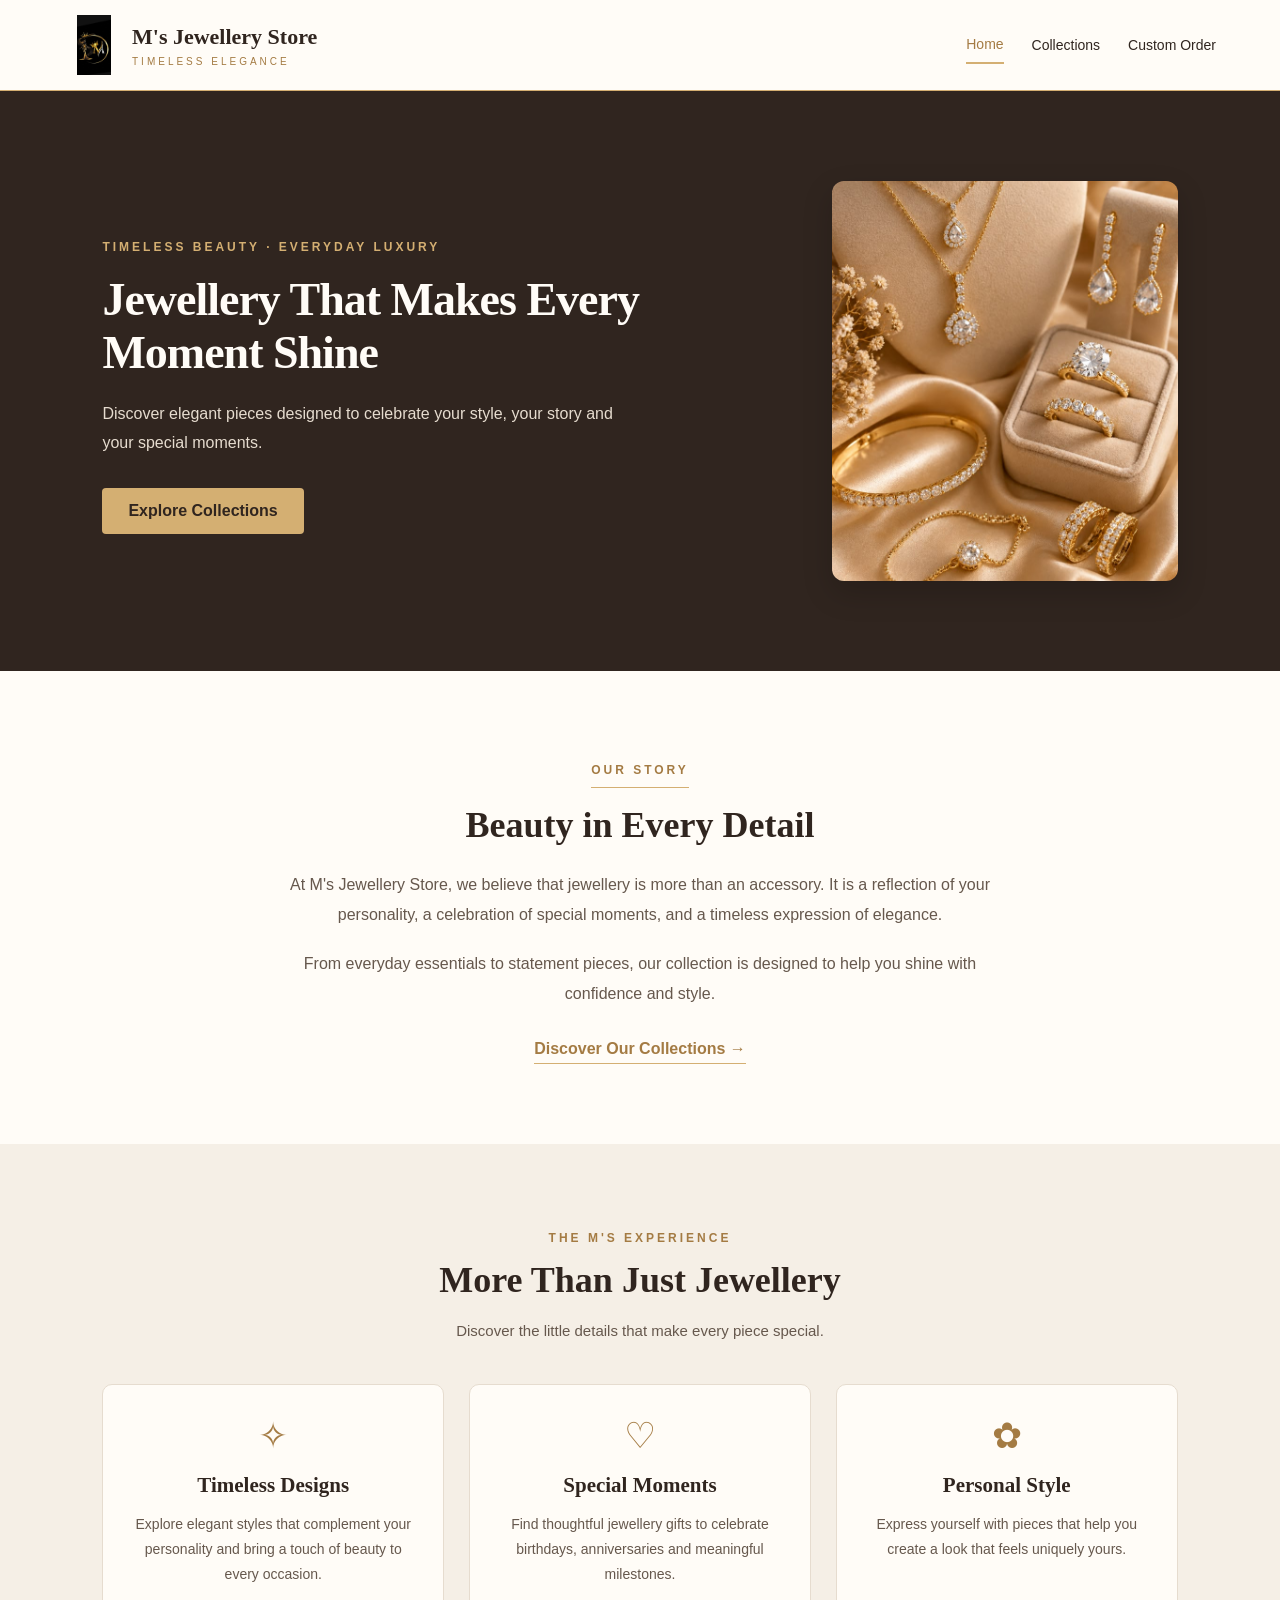
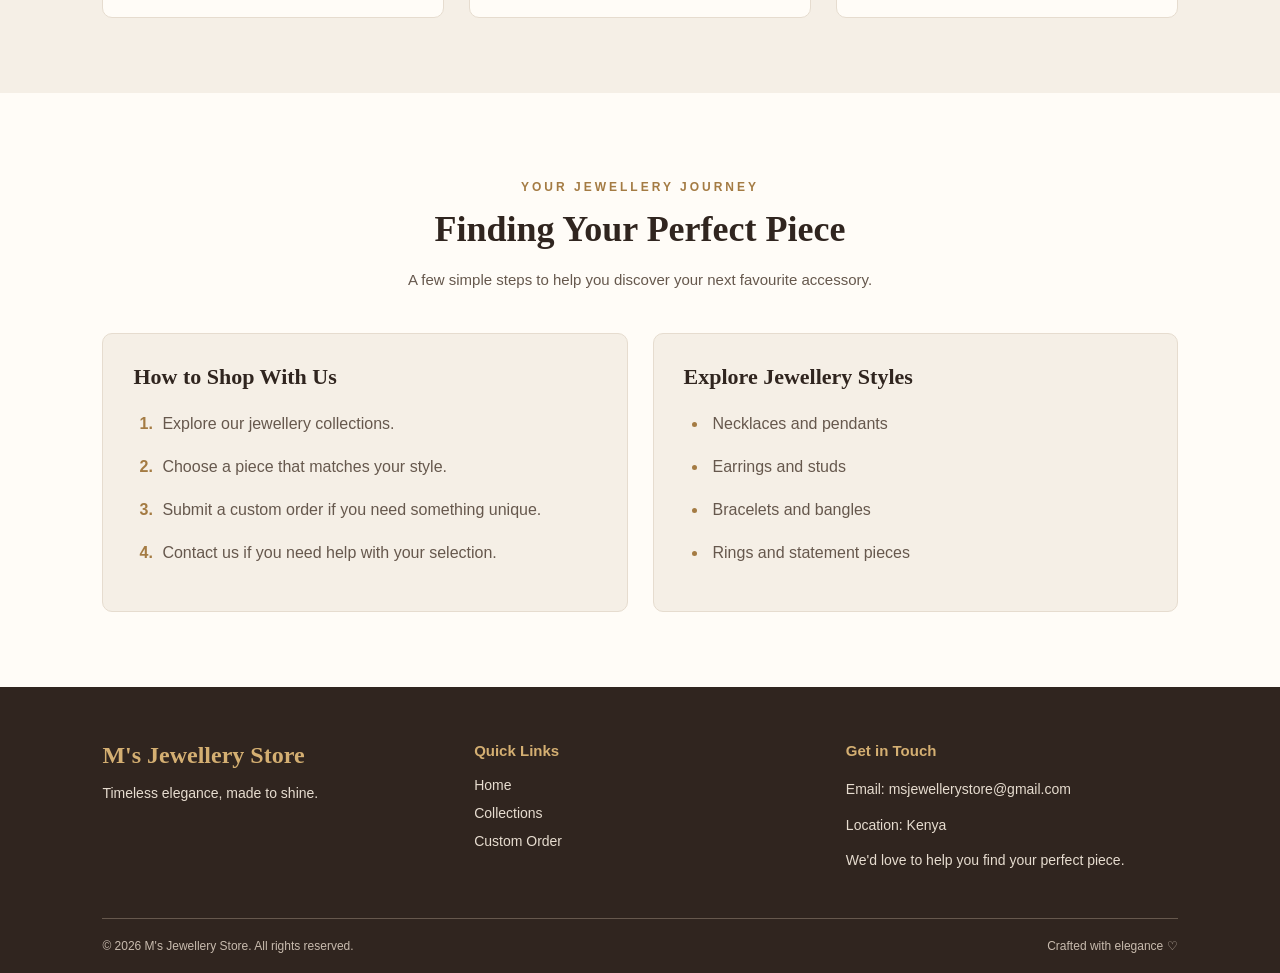
==== index.html @ bb3fc5b0 "Build M's Jewellery Store website" ====
<!DOCTYPE html>
<html>
    <head>
        <meta name="viewport" content="width=device-width, initial-scale=1.0">
        <title>M's Jewellery Store</title>
        <link rel="icon" type="images/jpg" href="static/images/favicon1.jpg">
        <link rel="stylesheet" href="static/css/index.css">
    </head>
    <body>
        <header class="site-header">
            <div class="brand">
                 <img src="static/images/logo.jpg" alt="M's Jewellery Store logo" width="80">
                 <div class="brand-text">
                     <h1>M's Jewellery Store</h1>
                     <p>TIMELESS ELEGANCE</p>

                 </div>
            </div>
            <nav class="navbar">
                <a href="index.html" class="active">Home</a>
                <a href="collections.html" >Collections</a>
                <a href="custom-order.html">Custom Order</a>
            </nav>
        </header>
        
<main>
    <section class="hero">
        <div class="hero-content">
            <p class="hero-label">TIMELESS BEAUTY · EVERYDAY LUXURY</p>

            <h2>Jewellery That Makes Every Moment Shine</h2>

            <p class="hero-description">
                Discover elegant pieces designed to celebrate your
                style, your story and your special moments.
            </p>

            <a href="collections.html" class="hero-button">
                Explore Collections
            </a>
        </div>
        
<div class="hero-image">
    <img
        src="static/images/set1.jpg"
        alt="Elegant gold jewellery collection" >
</div>

    </section>
    <section class="about">
    <div class="about-content">

        <p class="about-label">OUR STORY</p>

        <h2>Beauty in Every Detail</h2>

        <p class="about-description">
            At M's Jewellery Store, we believe that jewellery
            is more than an accessory. It is a reflection of
            your personality, a celebration of special moments,
            and a timeless expression of elegance.
        </p>

        <p class="about-description">
            From everyday essentials to statement pieces,
            our collection is designed to help you shine
            with confidence and style.
        </p>

        <a href="collections.html" class="about-link">
            Discover Our Collections →
        </a>

    </div>
</section>

<section class="highlights">

    <div class="highlights-heading">
        <p class="highlights-label">THE M'S EXPERIENCE</p>
        <h2>More Than Just Jewellery</h2>
        <p>Discover the little details that make every piece special.</p>
    </div>

    <div class="highlights-grid">

        <article class="highlight-card">
            <div class="highlight-icon" aria-hidden="true">✧</div>
            <h3>Timeless Designs</h3>
            <p>Explore elegant styles that complement your personality and bring a touch of beauty to every occasion.</p>
        </article>

        <article class="highlight-card">
            <div class="highlight-icon" aria-hidden="true">♡</div>
            <h3>Special Moments</h3>
            <p>Find thoughtful jewellery gifts to celebrate birthdays, anniversaries and meaningful milestones.</p>
        </article>

        <article class="highlight-card">
            <div class="highlight-icon" aria-hidden="true">✿</div>
            <h3>Personal Style</h3>
            <p>Express yourself with pieces that help you create a look that feels uniquely yours.</p>
        </article>

    </div>

</section>

<section class="shopping-guide">

    <div class="shopping-guide-heading">
        <p class="guide-label">YOUR JEWELLERY JOURNEY</p>
        <h2>Finding Your Perfect Piece</h2>
        <p>A few simple steps to help you discover your next favourite accessory.</p>
    </div>

    <div class="guide-lists">

        <div class="guide-list-card">
            <h3>How to Shop With Us</h3>

            <ol class="shopping-steps">
                <li>Explore our jewellery collections.</li>
                <li>Choose a piece that matches your style.</li>
                <li>Submit a custom order if you need something unique.</li>
                <li>Contact us if you need help with your selection.</li>
            </ol>
        </div>

        <div class="guide-list-card">
            <h3>Explore Jewellery Styles</h3>

            <ul class="jewellery-types">
                <li>Necklaces and pendants</li>
                <li>Earrings and studs</li>
                <li>Bracelets and bangles</li>
                <li>Rings and statement pieces</li>
            </ul>
        </div>

    </div>

</section>


</main>

<footer class="site-footer">

    <div class="footer-content">

        <div class="footer-brand">
            <h2>M's Jewellery Store</h2>
            <p>Timeless elegance, made to shine.</p>
        </div>

        <div class="footer-links">
            <h3>Quick Links</h3>
            <a href="index.html">Home</a>
            <a href="collections.html">Collections</a>
            <a href="custom-order.html">Custom Order</a>
        </div>

        <div class="footer-contact">
            <h3>Get in Touch</h3>
            <p>Email: <a href="mailto:msjewellerystore@gmail.com">msjewellerystore@gmail.com</a></p>
            <p>Location: Kenya</p>
            <p>We'd love to help you find your perfect piece.</p>
        </div>

    </div>

    <div class="footer-bottom">
        <p>&copy; 2026 M's Jewellery Store. All rights reserved.</p>
        <p>Crafted with elegance <span aria-hidden="true">♡</span></p>
    </div>

</footer>
    </body>
</html>
---- static/css/index.css ----
body{
    margin: 0;
    font-family: Arial, Helvetica, sans-serif;
    background-color: #FFFCF7;
    color: #30251F;
}
/*header layout*/
.site-header{
    display: flex;
    align-items: center;
    justify-content: space-between;
    padding: 15px 5%;
    background-color: #FFFCF7;
    border-bottom:  1px solid #D4AF72;
}
/* Logo and brand name */

.brand {
    display: flex;
    align-items: center;
    justify-content: flex-start;
    gap: 8px;
}
.brand img {
    width: 60px;
    height: 60px;
    object-fit: contain;
    border-radius: 12px;
}
.brand-text h1 {
    font-family: Georgia, serif;
    font-size: 22px;
    margin: 0;
    color: #30251F;
}
.brand-text p {
    font-size: 10px;
    letter-spacing: 3px;
    color: #A47B43;
    margin: 6px 0 0;
}

/* Navigation links */
.navbar{
    display: flex;
    align-items: center;
    gap: 28px;
}
.navbar a {
    text-decoration: none;
    color: #30251F;
    font-size: 14px;
    font-weight: 500;
    padding: 10px 0;
}
.navbar a:hover {
    color: #A47B43;
    border-bottom: 2px solid #D4AF72;
}
/* Current page link */
.navbar a.active {
    color: #A47B43;
    border-bottom: 2px solid #D4AF72;
}

/* Smooth hover effect */
.navbar a {
   transition: all 0.3s ease;
}

/* Hero section */
.hero {
    background-color: #30251F;
    color: #FFFCF7;
    padding: 90px 8%;
    min-height: 310px;
    display: flex;
    align-items: center;
    justify-content: space-between;
    gap: 50px;
}

/* Hero text container */
.hero-content {
    max-width: 680px;
}

/* Small introductory label */
.hero-label {
    color: #D4AF72;
    font-size: 12px;
    letter-spacing: 3px;
    font-weight: bold;
    margin-bottom: 20px;
}

/* Main hero heading */

.hero h2 {
    font-family: Georgia, serif;
    font-size: 46px;
    line-height: 1.15;
    letter-spacing: -1px;
    margin: 0 0 20px;
}

/* Hero description */
.hero-description {
    font-size: 16px;
    line-height: 1.8;
    color: #E6DCCF;
    max-width: 520px;
    margin-bottom: 30px;
}

/* Call-to-action button */
.hero-button {
    display: inline-block;
    background-color: #D4AF72;
    color: #30251F;
    text-decoration: none;
    padding: 14px 26px;
    border-radius: 4px;
    font-weight: bold;
    transition: background-color 0.3s ease;
}

/* Button hover effect */
.hero-button:hover {
    background-color: #E8C991;
    transform: translateY(-2px);
}

/* Hero image container */
.hero-image {
    flex: 1;
    display: flex;
    justify-content: flex-end;
}

/* Hero jewellery photograph */

.hero-image img {
    width: 100%;
    max-width: 450px;
    height: 400px;
    object-fit: cover;
    object-position: center;
    border-radius: 12px;
    box-shadow: 0 12px 30px rgba(0, 0, 0, 0.18);
}


/* Responsive hero layout */
@media (max-width: 768px) {
    .hero {
        flex-direction: column;
        padding: 50px 6%;
        gap: 30px;
    }

    .hero h2 {
        font-size: 34px;
    }

    .hero-image {
        width: 100%;
    }

    .hero-image img {
        max-width: 100%;
        height: 300px;
    }
}

/* About Us section */
.about {
    background-color: #FFFCF7;
    padding: 80px 8%;
    text-align: center;
}

/* About section content */
.about-content {
    max-width: 750px;
    margin: 0 auto;
}

/* Small gold label */
.about-label {
    color: #A47B43;
    font-size: 12px;
    font-weight: bold;
    letter-spacing: 3px;
    margin-bottom: 16px;
}

/* About section heading */
.about h2 {
    font-family: Georgia, serif;
    font-size: 36px;
    color: #30251F;
    margin: 0 0 24px;
}

/* About section paragraphs */
.about-description {
    color: #66584D;
    font-size: 16px;
    line-height: 1.9;
    margin: 0 0 18px;
}

/* Collections link */

.about-link {
    display: inline-block;
    margin-top: 12px;
    color: #A47B43;
    text-decoration: none;
    font-weight: bold;
    border-bottom: 1px solid #D4AF72;
    padding-bottom: 5px;
    transition: color 0.3s ease,
                border-color 0.3s ease;
}

.about-link:hover {
    color: #30251F;
    border-color: #30251F;
}

.about-label {
    color: #A47B43;
    font-size: 12px;
    font-weight: bold;
    letter-spacing: 3px;
    margin-bottom: 16px;
    display: inline-block;
    padding-bottom: 10px;
    border-bottom: 1px solid #D4AF72;
}


/* Footer section */
.site-footer {
    background-color: #30251F;
    color: #FFFCF7;
    padding: 55px 8% 20px;
}

/* Main footer layout */
.footer-content {
    display: flex;
    justify-content: space-between;
    align-items: flex-start;
    gap: 40px;
    padding-bottom: 35px;
}

/* Footer columns */
.footer-brand,
.footer-links,
.footer-contact {
    flex: 1;
}

/* Store name */
.footer-brand h2 {
    font-family: Georgia, serif;
    font-size: 24px;
    color: #D4AF72;
    margin: 0 0 12px;
}

/* Column headings */
.footer-content h3 {
    font-size: 15px;
    color: #D4AF72;
    margin: 0 0 18px;
}

/* Footer paragraphs */
.footer-content p {
    font-size: 14px;
    line-height: 1.8;
    color: #E6DCCF;
    margin: 0 0 10px;
}

/* Footer links */
.footer-content a {
    display: block;
    width: fit-content;
    color: #E6DCCF;
    text-decoration: none;
    font-size: 14px;
    margin-bottom: 12px;
    overflow-wrap: anywhere;
    transition: color 0.3s ease;
}

/* Contact email inside its paragraph */
.footer-contact p a {
    display: inline;
}

/* Footer link hover */
.footer-content a:hover {
    color: #D4AF72;
}

/* Copyright row */
.footer-bottom {
    display: flex;
    justify-content: space-between;
    align-items: center;
    gap: 15px;
    border-top: 1px solid #66584D;
    padding-top: 20px;
}

/* Copyright text */
.footer-bottom p {
    color: #C8BBAE;
    font-size: 12px;
    margin: 0;
}

/* Mobile footer layout */
@media (max-width: 768px) {
    .footer-content {
        flex-direction: column;
        gap: 30px;
    }

    .footer-bottom {
        flex-direction: column;
        align-items: flex-start;
        gap: 12px;
    }
}

/* Jewellery highlights section */
.highlights {
    background-color: #F5EFE6;
    padding: 75px 8%;
}

/* Section heading */
.highlights-heading {
    text-align: center;
    max-width: 650px;
    margin: 0 auto 40px;
}

.highlights-label {
    color: #A47B43;
    font-size: 12px;
    font-weight: bold;
    letter-spacing: 3px;
    margin-bottom: 14px;
}

.highlights-heading h2 {
    font-family: Georgia, serif;
    font-size: 36px;
    color: #30251F;
    margin: 0 0 16px;
}

.highlights-heading > p:last-child {
    color: #66584D;
    font-size: 15px;
    line-height: 1.8;
}

/* Three-card grid */
.highlights-grid {
    display: grid;
    grid-template-columns: repeat(3, minmax(0, 1fr));
    gap: 25px;
}

/* Individual cards */
.highlight-card {
    background-color: #FFFCF7;
    border: 1px solid #E6DCCF;
    border-radius: 10px;
    padding: 30px 24px;
    text-align: center;
    transition: transform 0.3s ease,
                box-shadow 0.3s ease;
}

/* Decorative symbol */
.highlight-icon {
    color: #A47B43;
    font-size: 36px;
    margin-bottom: 16px;
}

/* Card heading */
.highlight-card h3 {
    font-family: Georgia, serif;
    font-size: 21px;
    color: #30251F;
    margin: 0 0 14px;
}

/* Card description */
.highlight-card p {
    color: #66584D;
    font-size: 14px;
    line-height: 1.8;
    margin: 0;
}

/* Card hover effect */
.highlight-card:hover {
    transform: translateY(-5px);
    box-shadow: 0 10px 25px rgba(48, 37, 31, 0.10);
}

/* Tablet and mobile layout */
@media (max-width: 768px) {
    .highlights {
        padding: 55px 6%;
    }

    .highlights-heading h2 {
        font-size: 30px;
    }

    .highlights-grid {
        grid-template-columns: 1fr;
        gap: 18px;
    }
}

/* Shopping guide section */
.shopping-guide {
    background-color: #FFFCF7;
    padding: 75px 8%;
}

/* Section heading */
.shopping-guide-heading {
    max-width: 650px;
    text-align: center;
    margin: 0 auto 40px;
}

.guide-label {
    color: #A47B43;
    font-size: 12px;
    font-weight: bold;
    letter-spacing: 3px;
    margin-bottom: 14px;
}

.shopping-guide-heading h2 {
    font-family: Georgia, serif;
    font-size: 36px;
    color: #30251F;
    margin: 0 0 16px;
}

.shopping-guide-heading > p:last-child {
    color: #66584D;
    font-size: 15px;
    line-height: 1.8;
}

/* Two list cards */
.guide-lists {
    display: grid;
    grid-template-columns: repeat(2, minmax(0, 1fr));
    gap: 25px;
}

/* Individual list card */
.guide-list-card {
    background-color: #F5EFE6;
    border: 1px solid #E6DCCF;
    border-radius: 10px;
    padding: 30px;
}

/* Card headings */
.guide-list-card h3 {
    font-family: Georgia, serif;
    color: #30251F;
    font-size: 22px;
    margin: 0 0 20px;
}

/* Both lists */
.shopping-steps,
.jewellery-types {
    padding-left: 24px;
    margin: 0;
    color: #66584D;
}

/* Individual list items */
.shopping-steps li,
.jewellery-types li {
    padding-left: 5px;
    margin-bottom: 14px;
    line-height: 1.8;
}

/* Champagne-gold list markers */
.shopping-steps li::marker,
.jewellery-types li::marker {
    color: #A47B43;
    font-weight: bold;
}

/* Mobile layout */
@media (max-width: 768px) {
    .shopping-guide {
        padding: 55px 6%;
    }

    .shopping-guide-heading h2 {
        font-size: 30px;
    }

    .guide-lists {
        grid-template-columns: 1fr;
        gap: 18px;
    }

    .guide-list-card {
        padding: 24px;
    }
}
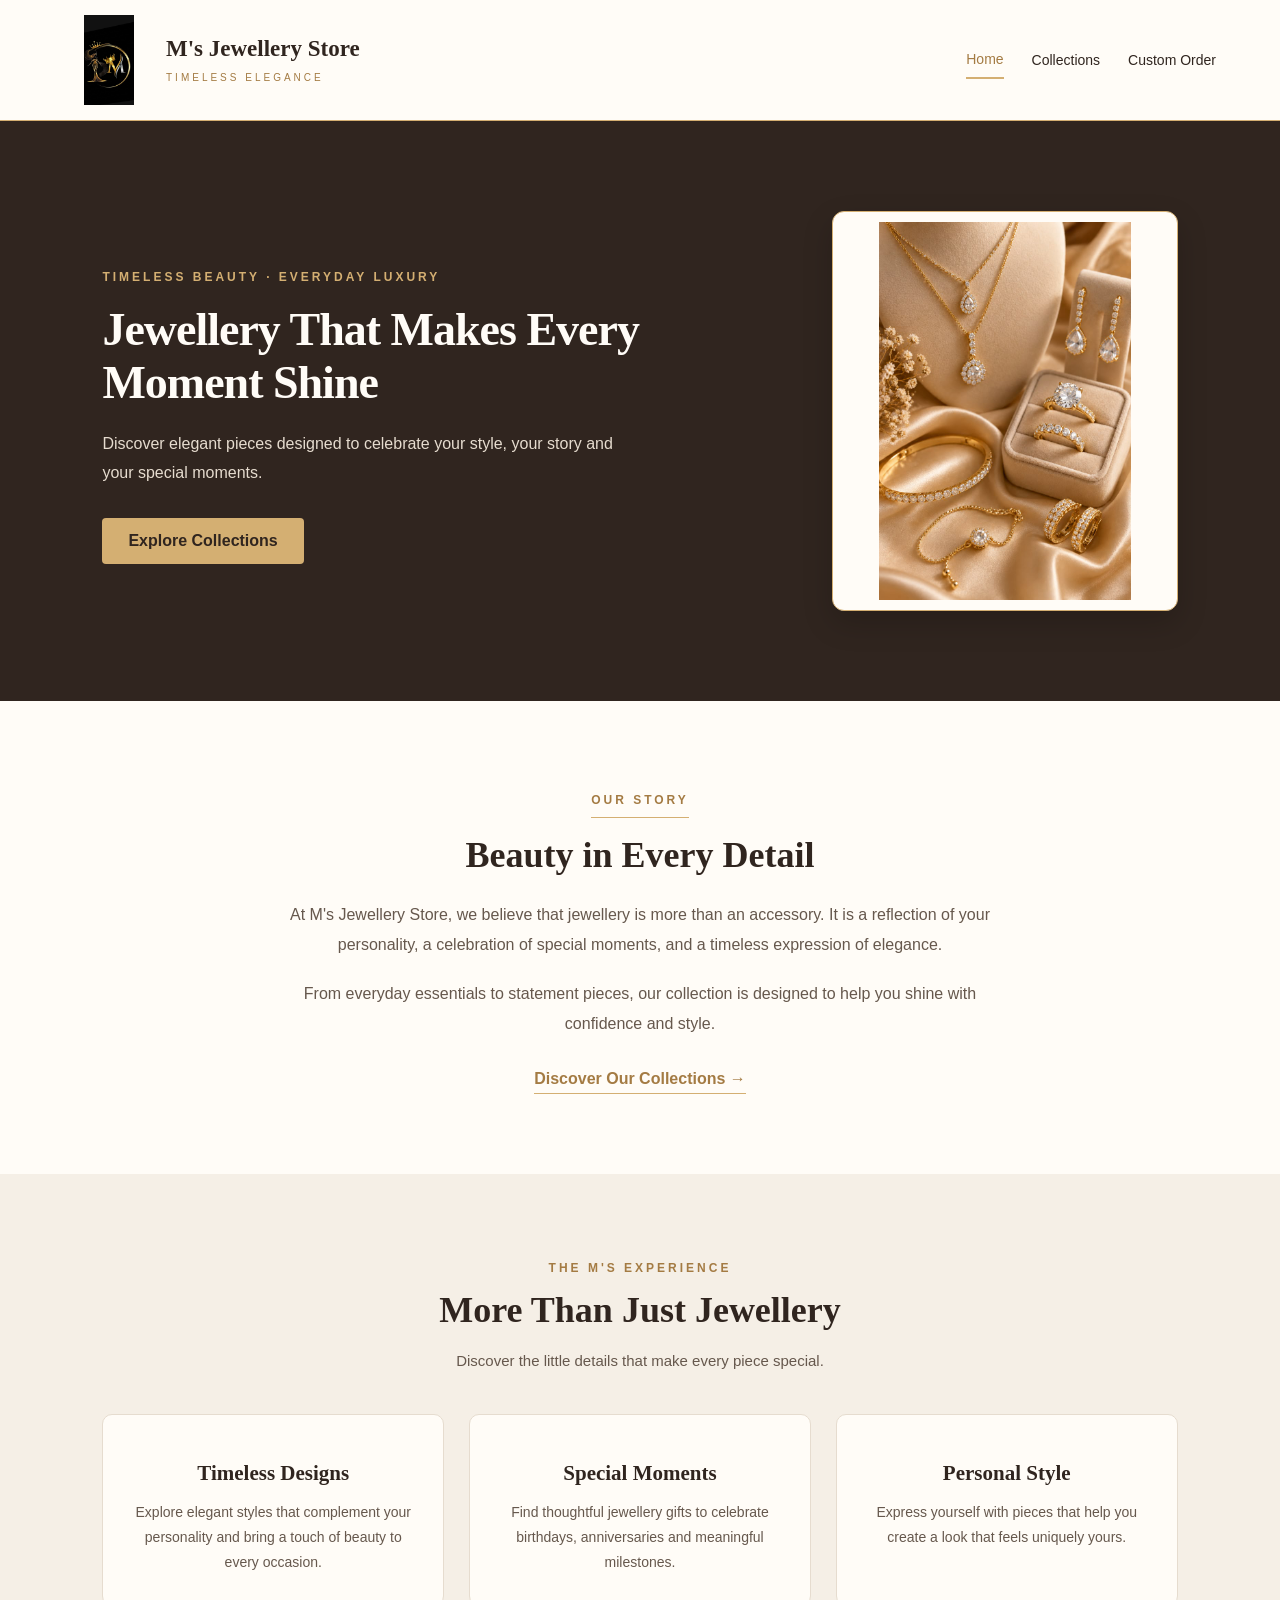
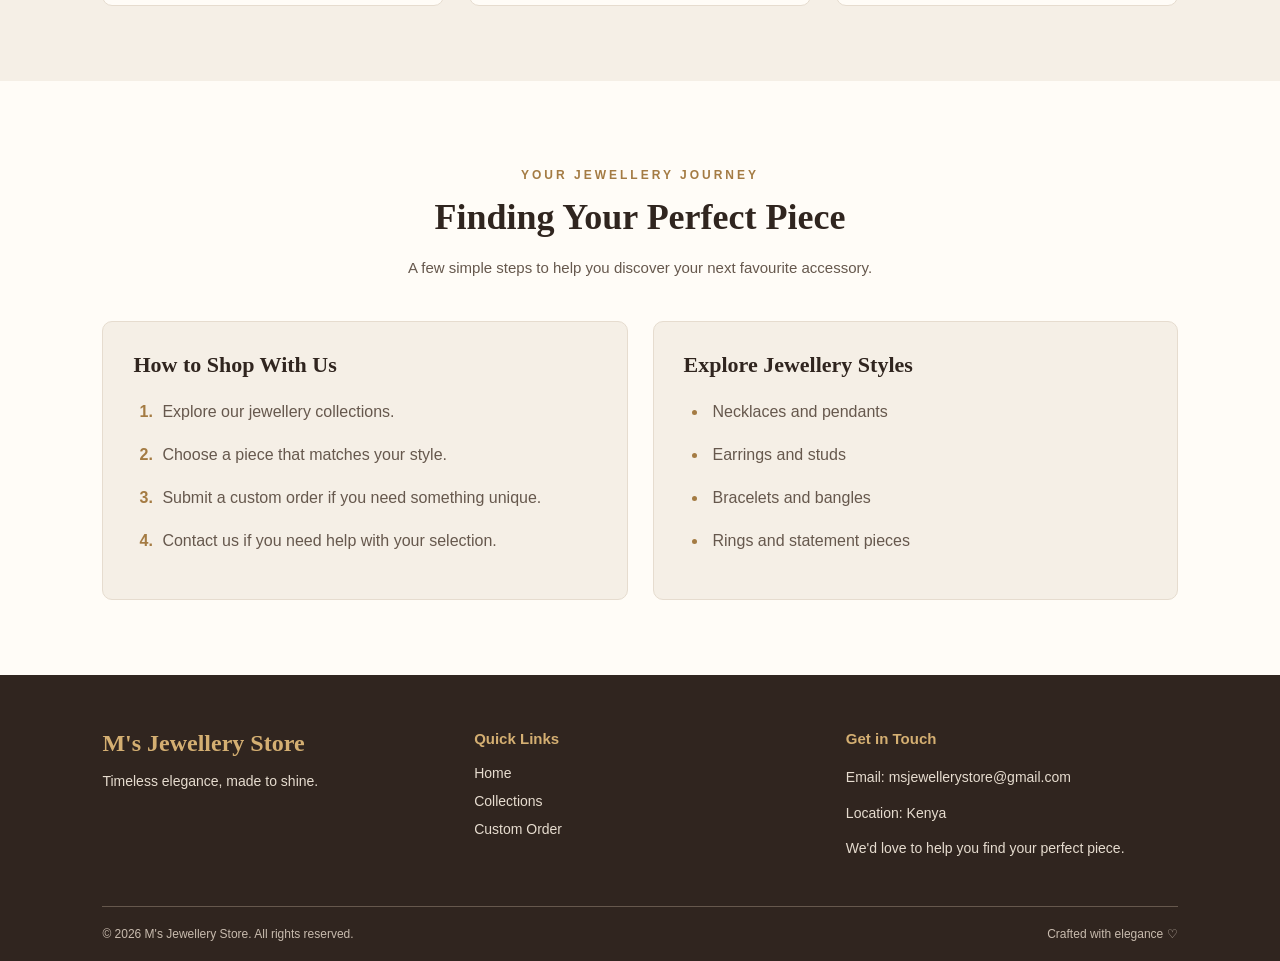
==== commit 72f514e5: "update pages" ====
--- a/index.html
+++ b/index.html
@@ -3,7 +3,7 @@
     <head>
         <meta name="viewport" content="width=device-width, initial-scale=1.0">
         <title>M's Jewellery Store</title>
-        <link rel="icon" type="images/jpg" href="static/images/favicon1.jpg">
+        <link rel="icon" type="images/jpg" href="static/images/favicon.jpg">
         <link rel="stylesheet" href="static/css/index.css">
     </head>
     <body>
@@ -85,19 +85,19 @@
     <div class="highlights-grid">
 
         <article class="highlight-card">
-            <div class="highlight-icon" aria-hidden="true">✧</div>
+            <div class="highlight-icon" aria-hidden="true"></div>
             <h3>Timeless Designs</h3>
             <p>Explore elegant styles that complement your personality and bring a touch of beauty to every occasion.</p>
         </article>
 
         <article class="highlight-card">
-            <div class="highlight-icon" aria-hidden="true">♡</div>
+            <div class="highlight-icon" aria-hidden="true"></div>
             <h3>Special Moments</h3>
             <p>Find thoughtful jewellery gifts to celebrate birthdays, anniversaries and meaningful milestones.</p>
         </article>
 
         <article class="highlight-card">
-            <div class="highlight-icon" aria-hidden="true">✿</div>
+            <div class="highlight-icon" aria-hidden="true"></div>
             <h3>Personal Style</h3>
             <p>Express yourself with pieces that help you create a look that feels uniquely yours.</p>
         </article>
--- a/static/css/index.css
+++ b/static/css/index.css
@@ -22,8 +22,8 @@
     gap: 8px;
 }
 .brand img {
-    width: 60px;
-    height: 60px;
+    width: 80px;
+    height: 80px;
     object-fit: contain;
     border-radius: 12px;
 }
@@ -537,3 +537,138 @@
         padding: 24px;
     }
 }
+
+/* =====================================
+   FINAL BRAND LOGO STYLING
+===================================== */
+
+.brand {
+    display: flex;
+    align-items: center;
+    justify-content: flex-start;
+    gap: 12px;
+    min-width: 0;
+}
+
+.brand img {
+    display: block;
+    width: 90px;
+    height: 90px;
+    object-fit: contain;
+    object-position: center;
+    flex-shrink: 0;
+    border-radius: 8px;
+}
+
+.brand-text {
+    min-width: 0;
+}
+
+.brand-text h1 {
+    font-family: Georgia, serif;
+    font-size: 23px;
+    line-height: 1.3;
+    margin: 0;
+    color: #30251F;
+}
+
+.brand-text p {
+    font-size: 10px;
+    letter-spacing: 3px;
+    line-height: 1.6;
+    color: #A47B43;
+    margin: 6px 0 0;
+}
+
+/* =====================================
+   FINAL HERO IMAGE STYLING
+===================================== */
+
+.hero-image {
+    flex: 1 1 0;
+    min-width: 0;
+    display: flex;
+    align-items: center;
+    justify-content: center;
+}
+
+.hero-image img {
+    display: block;
+    width: 100%;
+    max-width: 450px;
+    height: 400px;
+    object-fit: contain;
+    object-position: center;
+    padding: 10px;
+    box-sizing: border-box;
+    background-color: #FFFCF7;
+    border: 1px solid #D4AF72;
+    border-radius: 12px;
+    box-shadow: 0 12px 30px rgba(0, 0, 0, 0.18);
+}
+
+/* =====================================
+   RESPONSIVE HEADER AND HERO
+===================================== */
+
+@media (max-width: 768px) {
+    .site-header {
+        flex-wrap: wrap;
+        gap: 15px;
+    }
+
+    .brand img {
+        width: 72px;
+        height: 72px;
+    }
+
+    .brand-text h1 {
+        font-size: 20px;
+    }
+
+    .navbar {
+        flex-wrap: wrap;
+        gap: 12px 20px;
+    }
+
+    .hero {
+        flex-direction: column;
+        padding: 50px 6%;
+        gap: 30px;
+    }
+
+    .hero h2 {
+        font-size: 34px;
+    }
+
+    .hero-image {
+        width: 100%;
+        flex: 1 1 auto;
+    }
+
+    .hero-image img {
+        width: 100%;
+        max-width: 450px;
+        height: 320px;
+    }
+}
+
+@media (max-width: 400px) {
+    .brand {
+        gap: 9px;
+    }
+
+    .brand img {
+        width: 60px;
+        height: 60px;
+    }
+
+    .brand-text h1 {
+        font-size: 17px;
+    }
+
+    .brand-text p {
+        font-size: 9px;
+        letter-spacing: 2px;
+    }
+}
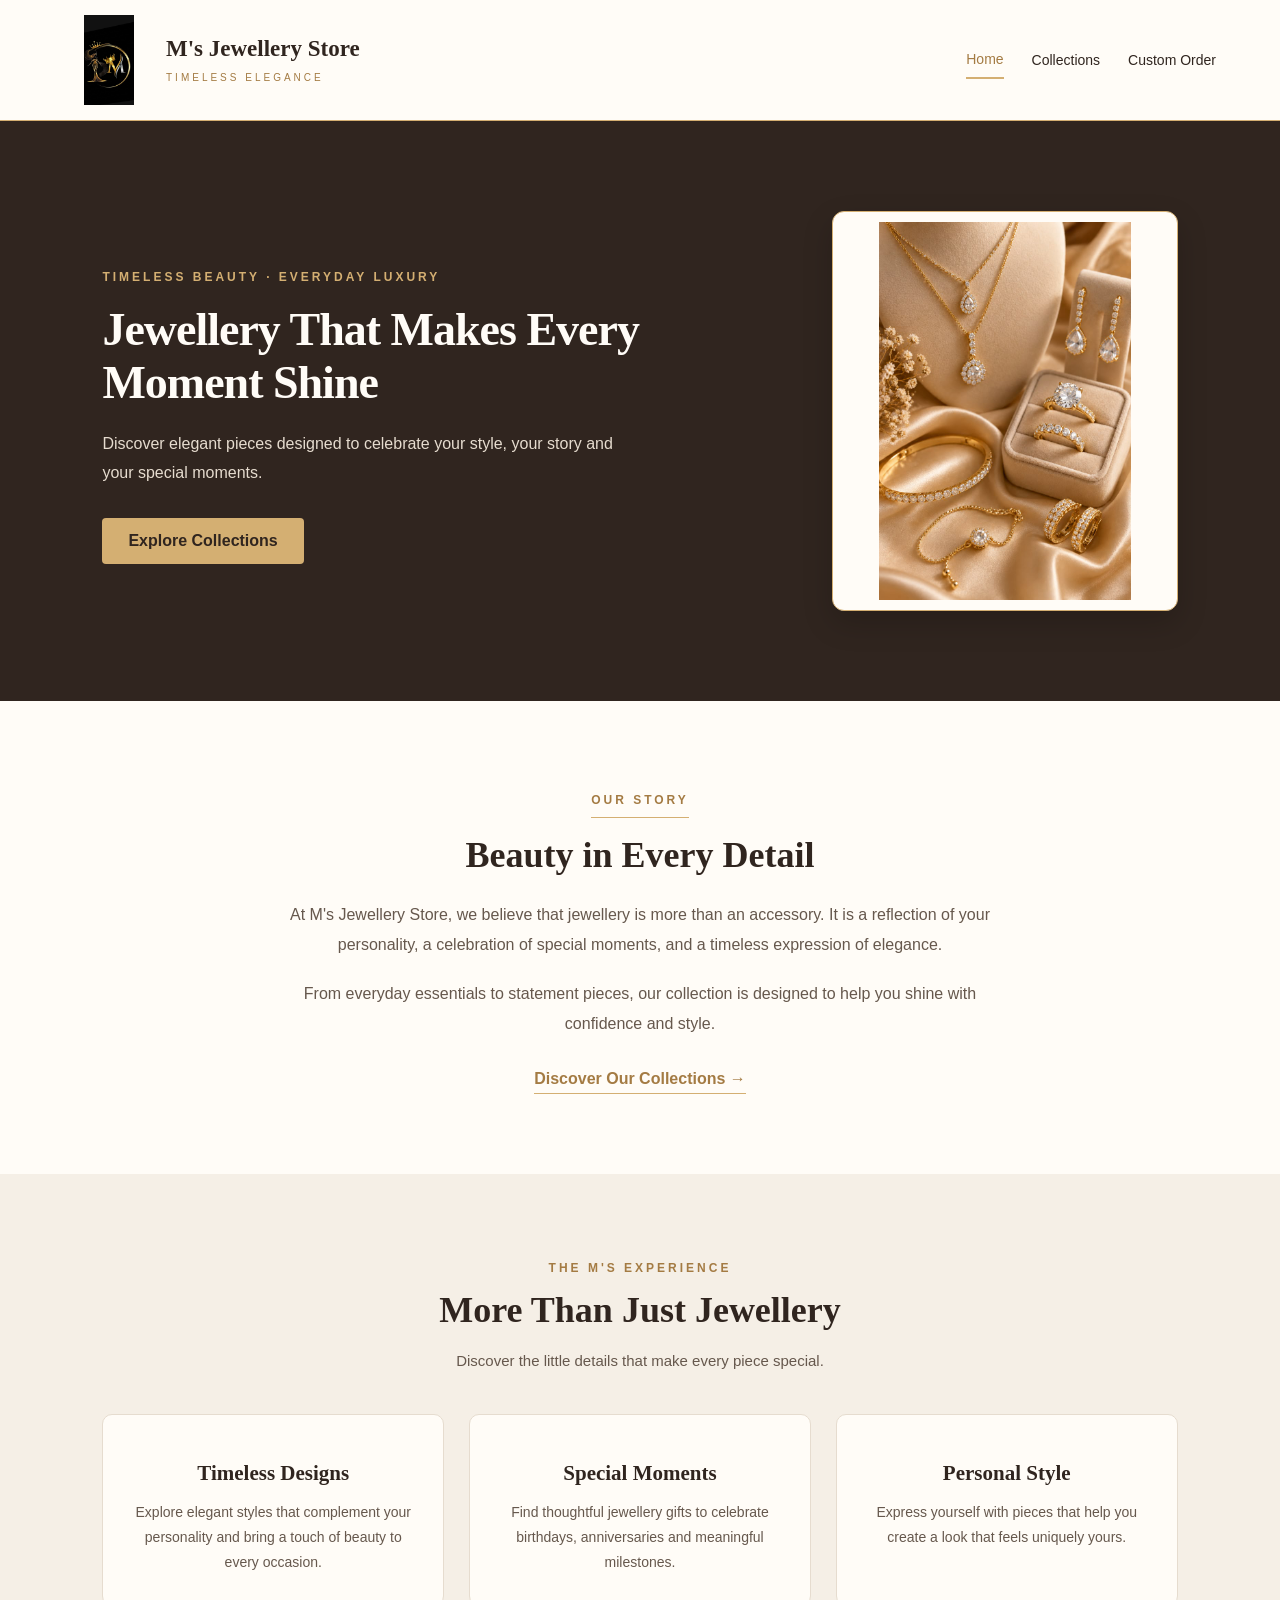
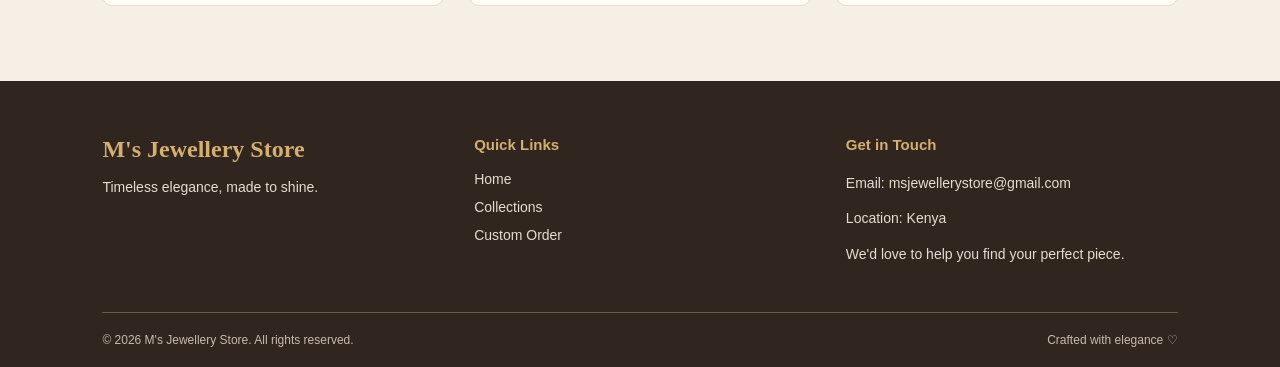
==== commit 3b1ded3a: "update pages" ====
--- a/index.html
+++ b/index.html
@@ -106,42 +106,6 @@
 
 </section>
 
-<section class="shopping-guide">
-
-    <div class="shopping-guide-heading">
-        <p class="guide-label">YOUR JEWELLERY JOURNEY</p>
-        <h2>Finding Your Perfect Piece</h2>
-        <p>A few simple steps to help you discover your next favourite accessory.</p>
-    </div>
-
-    <div class="guide-lists">
-
-        <div class="guide-list-card">
-            <h3>How to Shop With Us</h3>
-
-            <ol class="shopping-steps">
-                <li>Explore our jewellery collections.</li>
-                <li>Choose a piece that matches your style.</li>
-                <li>Submit a custom order if you need something unique.</li>
-                <li>Contact us if you need help with your selection.</li>
-            </ol>
-        </div>
-
-        <div class="guide-list-card">
-            <h3>Explore Jewellery Styles</h3>
-
-            <ul class="jewellery-types">
-                <li>Necklaces and pendants</li>
-                <li>Earrings and studs</li>
-                <li>Bracelets and bangles</li>
-                <li>Rings and statement pieces</li>
-            </ul>
-        </div>
-
-    </div>
-
-</section>
-
 
 </main>
 
